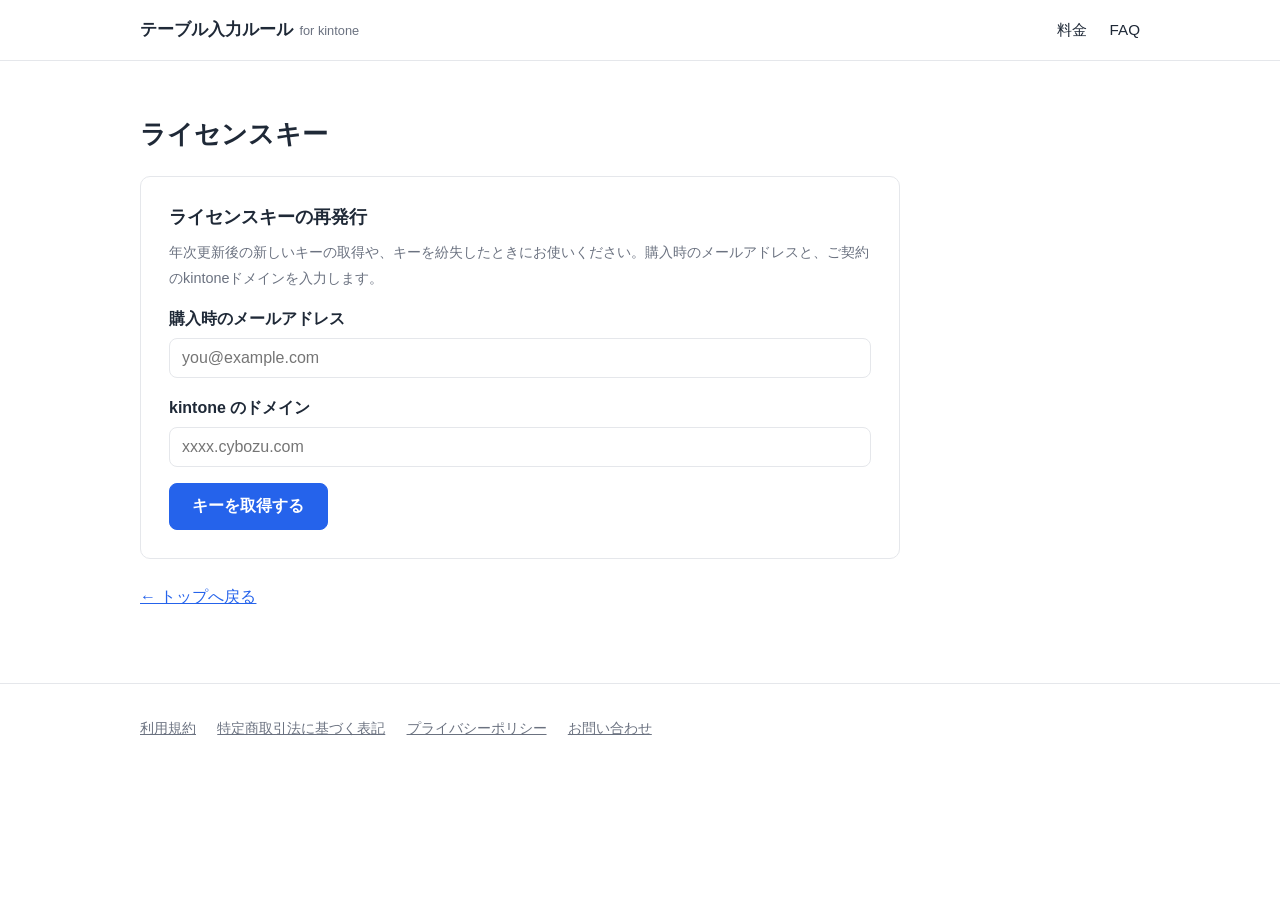
==== license.html @ 671f97a7 "Add files via upload" ====
<!doctype html>
<html lang="ja">
<head>
  <meta charset="utf-8" />
  <meta name="viewport" content="width=device-width, initial-scale=1" />
  <title>ライセンスキー — テーブル入力ルール</title>
  <meta name="robots" content="noindex" />
  <link rel="stylesheet" href="style.css" />
  <script src="site.config.js"></script>
</head>
<body>
  <header class="site-header">
    <div class="wrap">
      <a class="brand" href="index.html">テーブル入力ルール<small>for kintone</small></a>
      <nav class="nav">
        <a href="index.html#pricing">料金</a>
        <a href="index.html#faq">FAQ</a>
      </nav>
    </div>
  </header>

  <section>
    <div class="wrap">
      <h2 id="title">ライセンスキー</h2>

      <!-- 発行結果 -->
      <div class="license-box" id="result" style="display: none">
        <div class="status ok" id="result-status">Proライセンスを発行しました。ありがとうございます。</div>
        <p class="meta">ドメイン: <strong id="result-domain"></strong>　有効期限: <strong id="result-exp"></strong>　発行番号: <span id="result-lic"></span></p>
        <textarea class="license-key" id="result-key" rows="5" readonly></textarea>
        <p style="margin-top: 0.8em">
          <button class="btn btn-primary" type="button" id="copy-btn">キーをコピー</button>
          <span class="meta" id="copy-done"></span>
        </p>
        <h3>設定手順</h3>
        <ol>
          <li>kintone で対象アプリを開き、<strong>アプリの設定 → プラグイン</strong> → 「テーブル入力ルール」の <strong>⚙ 設定</strong> を開く</li>
          <li>「ライセンス」欄にキーを貼り付けて <strong>保存</strong></li>
          <li>アプリの設定画面右上の <strong>アプリを更新</strong> を押す</li>
        </ol>
        <p class="meta">同じドメイン内の他のアプリにも同じキーが使えます。このページのURLは後からもう一度開いてキーを表示できます。キーを紛失した場合は下の再発行フォームをお使いください。</p>
      </div>

      <!-- 読み込み中／エラー -->
      <div class="license-box" id="loading" style="display: none">
        <div class="status warn">決済情報を確認しています…</div>
      </div>
      <div class="license-box" id="error" style="display: none">
        <div class="status err" id="error-msg"></div>
        <p>解決しない場合は <a data-config="contactEmail" href="#">お問い合わせ</a> ください（決済時のメールアドレスとkintoneドメインをお知らせください）。</p>
      </div>

      <!-- 再発行フォーム -->
      <div class="license-box" id="reissue" style="margin-top: 24px">
        <h3>ライセンスキーの再発行</h3>
        <p class="meta">年次更新後の新しいキーの取得や、キーを紛失したときにお使いください。購入時のメールアドレスと、ご契約のkintoneドメインを入力します。</p>
        <form id="reissue-form">
          <div class="form-row">
            <label for="email">購入時のメールアドレス</label>
            <input id="email" type="email" required autocomplete="email" placeholder="you@example.com" />
          </div>
          <div class="form-row">
            <label for="domain">kintone のドメイン</label>
            <input id="domain" type="text" required placeholder="xxxx.cybozu.com" pattern="[A-Za-z0-9\-]+\.(cybozu\.com|kintone\.com|cybozu\.cn)" />
          </div>
          <button class="btn btn-primary" type="submit" id="reissue-btn">キーを取得する</button>
          <div class="status err" id="reissue-error" style="display: none; margin-top: 1em"></div>
        </form>
      </div>

      <p style="margin-top: 24px"><a href="index.html">← トップへ戻る</a></p>
    </div>
  </section>

  <footer class="site-footer">
    <div class="wrap">
      <p>
        <a href="terms.html">利用規約</a>
        <a href="tokushoho.html">特定商取引法に基づく表記</a>
        <a href="privacy.html">プライバシーポリシー</a>
        <a data-config="contactEmail" href="#">お問い合わせ</a>
      </p>
    </div>
  </footer>

  <script>
    (function () {
      var cfg = window.SITE_CONFIG;
      var $ = function (id) { return document.getElementById(id); };
      function show(id, on) { $(id).style.display = on ? '' : 'none'; }

      function render(data) {
        $('result-domain').textContent = data.domain;
        $('result-exp').textContent = data.exp;
        $('result-lic').textContent = data.lic || '';
        $('result-key').value = data.key;
        show('loading', false);
        show('error', false);
        show('result', true);
        $('result').scrollIntoView({ behavior: 'smooth', block: 'start' });
      }
      function fail(message) {
        $('error-msg').textContent = message;
        show('loading', false);
        show('error', true);
      }
      function request(path, options) {
        return fetch(cfg.licenseApi + path, options)
          .then(function (res) {
            return res.json().catch(function () { return {}; }).then(function (body) {
              if (!res.ok) throw new Error(body.error || 'エラーが発生しました（' + res.status + '）');
              return body;
            });
          })
          .catch(function (e) {
            if (e instanceof TypeError) throw new Error('発行サーバーに接続できませんでした。時間をおいてもう一度お試しください。');
            throw e;
          });
      }

      // 決済完了ページから来た場合（?session_id=cs_...）
      var sid = new URLSearchParams(location.search).get('session_id');
      if (sid) {
        $('title').textContent = 'ご購入ありがとうございます';
        show('loading', true);
        request('/issue?session_id=' + encodeURIComponent(sid)).then(render).catch(function (e) { fail(e.message); });
      }

      // 再発行
      $('reissue-form').addEventListener('submit', function (ev) {
        ev.preventDefault();
        var btn = $('reissue-btn');
        btn.disabled = true;
        show('reissue-error', false);
        request('/reissue', {
          method: 'POST',
          headers: { 'Content-Type': 'application/json' },
          body: JSON.stringify({ email: $('email').value, domain: $('domain').value }),
        })
          .then(function (data) {
            $('result-status').textContent = 'ライセンスキーを再発行しました。';
            render(data);
          })
          .catch(function (e) {
            $('reissue-error').textContent = e.message;
            show('reissue-error', true);
          })
          .then(function () { btn.disabled = false; });
      });

      $('copy-btn').addEventListener('click', function () {
        var ta = $('result-key');
        ta.select();
        var done = function () { $('copy-done').textContent = 'コピーしました'; };
        if (navigator.clipboard) navigator.clipboard.writeText(ta.value).then(done, function () { document.execCommand('copy'); done(); });
        else { document.execCommand('copy'); done(); }
      });
    })();
  </script>
</body>
</html>
---- style.css ----
:root {
  --primary: #2563eb;
  --primary-dark: #1d4ed8;
  --text: #1f2937;
  --muted: #6b7280;
  --line: #e5e7eb;
  --bg-soft: #f5f7fb;
  --ok: #16a34a;
  --warn: #b45309;
  --warn-bg: #fff7ed;
  --err: #b91c1c;
  --err-bg: #fef2f2;
  --radius: 10px;
}
* { box-sizing: border-box; }
html { scroll-behavior: smooth; }
body {
  margin: 0;
  font-family: -apple-system, BlinkMacSystemFont, "Helvetica Neue", "Hiragino Sans", "Hiragino Kaku Gothic ProN", "Noto Sans JP", Meiryo, sans-serif;
  color: var(--text);
  line-height: 1.75;
  background: #fff;
}
a { color: var(--primary); }
h1, h2, h3 { line-height: 1.35; margin: 0 0 0.6em; }
h2 { font-size: 1.6rem; }
h3 { font-size: 1.15rem; }
p { margin: 0 0 1em; }
code { background: var(--bg-soft); padding: 0.1em 0.4em; border-radius: 4px; font-size: 0.95em; }

.wrap { max-width: 1040px; margin: 0 auto; padding: 0 20px; }
/* 本文は1行40字程度まで（WCAG 1.4.8 の日本語目安）。見出しの左端は他のセクションと揃える */
.wrap.narrow > p, .wrap.narrow .steps, .wrap.narrow .disclosure, p.narrow { max-width: 640px; }

/* header */
.site-header { border-bottom: 1px solid var(--line); background: #fff; position: sticky; top: 0; z-index: 10; }
.site-header .wrap { display: flex; align-items: center; justify-content: space-between; height: 60px; }
.brand { font-weight: 700; text-decoration: none; color: var(--text); font-size: 1.05rem; }
.brand small { color: var(--muted); font-weight: 400; margin-left: 0.5em; font-size: 0.8rem; }
.nav a { color: var(--text); text-decoration: none; margin-left: 1.2em; font-size: 0.95rem; }
.nav a:hover { color: var(--primary); }
@media (max-width: 640px) { .nav { display: none; } }

/* buttons */
.btn {
  display: inline-block; padding: 0.7em 1.4em; border-radius: 8px; font-weight: 600; text-decoration: none;
  border: 1px solid var(--primary); color: var(--primary); background: #fff; cursor: pointer; font-size: 1rem; line-height: 1.4;
}
.btn:hover { background: var(--bg-soft); }
.btn-primary { background: var(--primary); color: #fff; }
.btn-primary:hover { background: var(--primary-dark); }
.btn-lg { padding: 0.9em 1.8em; font-size: 1.05rem; }
.btn[disabled] { opacity: 0.6; cursor: default; }

/* hero */
.hero { padding: 72px 0 56px; background: linear-gradient(180deg, #f8faff 0%, #fff 100%); }
.hero h1 { font-size: 2.2rem; margin-bottom: 0.5em; }
.hero .lead { font-size: 1.15rem; color: #374151; max-width: 560px; }
.hero .actions { margin-top: 1.6em; display: flex; gap: 12px; flex-wrap: wrap; }
.hero .note { color: var(--muted); font-size: 0.9rem; margin-top: 0.8em; }
.hero-grid { display: grid; grid-template-columns: 1.1fr 1fr; gap: 40px; align-items: center; }
.hero-visual { margin: 0; }
.hero-visual svg { width: 100%; height: auto; display: block; filter: drop-shadow(0 10px 30px rgba(31, 41, 55, 0.12)); }
@media (max-width: 820px) { .hero-grid { grid-template-columns: 1fr; gap: 28px; } }
@media (max-width: 640px) { .hero { padding: 48px 0 36px; } .hero h1 { font-size: 1.6rem; } }

section { padding: 56px 0; }
section h2 { margin-bottom: 0.8em; }
section.soft { background: var(--bg-soft); }
.section-lead { color: var(--muted); max-width: 720px; }

/* cards */
.cards { display: grid; grid-template-columns: repeat(auto-fit, minmax(260px, 1fr)); gap: 20px; margin-top: 24px; }
.card { background: #fff; border: 1px solid var(--line); border-radius: var(--radius); padding: 22px 24px; }
.card h3 { margin-bottom: 0.4em; }
.card p { margin: 0; color: #374151; font-size: 0.95rem; }
.tag { display: inline-block; font-size: 0.7rem; font-weight: 700; color: var(--primary); border: 1px solid var(--primary); border-radius: 999px; padding: 0 0.5em; vertical-align: middle; margin-left: 0.3em; }

/* steps */
.steps { counter-reset: step; list-style: none; padding: 0; margin: 24px 0 0; display: grid; gap: 16px; }
.steps li { position: relative; padding-left: 56px; }
.steps li::before {
  counter-increment: step; content: counter(step);
  position: absolute; left: 0; top: 0; width: 40px; height: 40px; border-radius: 50%;
  background: var(--primary); color: #fff; font-weight: 700; display: flex; align-items: center; justify-content: center;
}
.steps h3 { margin-bottom: 0.2em; }

/* pricing */
.plans { display: grid; grid-template-columns: repeat(auto-fit, minmax(280px, 1fr)); gap: 20px; margin-top: 24px; max-width: 760px; align-items: stretch; }
.plan { background: #fff; border: 1px solid var(--line); border-radius: var(--radius); padding: 28px; display: flex; flex-direction: column; }
.plan.featured { border-color: var(--primary); box-shadow: 0 6px 24px rgba(37, 99, 235, 0.12); }
.plan .name { font-size: 1.1rem; font-weight: 700; }
.plan .price { font-size: 2rem; font-weight: 700; margin: 0.2em 0; }
.plan .price small { font-size: 0.95rem; font-weight: 400; color: var(--muted); }
.plan ul { padding-left: 1.2em; margin: 0.8em 0 1em; flex: 1; }
.plan li { margin-bottom: 0.3em; }
.plan .btn { text-align: center; }
.plan .fine { color: var(--muted); font-size: 0.85rem; margin: 0 0 1em; }

/* lists */
.limits { padding-left: 1.2em; }
.limits li { margin-bottom: 0.4em; }
.faq dt { font-weight: 700; margin-top: 1.2em; }
.faq dd { margin: 0.3em 0 0; color: #374151; }

/* compare table */
table.compare { border-collapse: collapse; width: 100%; max-width: 760px; margin-top: 28px; background: #fff; font-size: 0.95rem; }
table.compare th:not(:first-child), table.compare td:not(:first-child) { text-align: center; width: 120px; }
table.compare th, table.compare td { border: 1px solid var(--line); padding: 10px 14px; text-align: left; }
table.compare th { background: var(--bg-soft); }

/* disclosure */
.disclosure { border-top: 1px solid var(--line); }
.disclosure:last-of-type { border-bottom: 1px solid var(--line); }
.disclosure summary { cursor: pointer; padding: 14px 0; font-weight: 600; list-style: none; position: relative; padding-right: 28px; }
.disclosure summary::-webkit-details-marker { display: none; }
.disclosure summary::after { content: "+"; position: absolute; right: 4px; top: 12px; color: var(--muted); font-weight: 400; }
.disclosure[open] summary::after { content: "−"; }
.disclosure p, .disclosure ul { margin: 0 0 16px; color: #374151; }
.disclosure ul { padding-left: 1.2em; }
.disclosure li { margin-bottom: 0.4em; }

/* footer */
.site-footer { border-top: 1px solid var(--line); padding: 32px 0; color: var(--muted); font-size: 0.9rem; }
.site-footer a { color: var(--muted); margin-right: 1.2em; }

/* license page */
.license-box { background: #fff; border: 1px solid var(--line); border-radius: var(--radius); padding: 28px; max-width: 760px; }
.license-key { width: 100%; font-family: ui-monospace, SFMono-Regular, Menlo, Consolas, monospace; font-size: 0.9rem; padding: 12px; border: 1px solid var(--line); border-radius: 8px; resize: vertical; }
.status { padding: 12px 16px; border-radius: 8px; margin-bottom: 1em; }
.status.ok { background: #f0fdf4; color: var(--ok); }
.status.warn { background: var(--warn-bg); color: var(--warn); }
.status.err { background: var(--err-bg); color: var(--err); }
.form-row { margin-bottom: 1em; }
.form-row label { display: block; font-weight: 600; margin-bottom: 0.3em; }
.form-row input { width: 100%; padding: 10px 12px; border: 1px solid var(--line); border-radius: 8px; font-size: 1rem; }
.meta { color: var(--muted); font-size: 0.9rem; }

/* legal pages */
.legal { max-width: 760px; }
.legal h2 { font-size: 1.2rem; margin-top: 2em; }
.legal table { border-collapse: collapse; width: 100%; }
.legal th, .legal td { border: 1px solid var(--line); padding: 10px 14px; text-align: left; vertical-align: top; }
.legal th { background: var(--bg-soft); width: 32%; font-weight: 600; }
.legal ol, .legal ul { padding-left: 1.4em; }
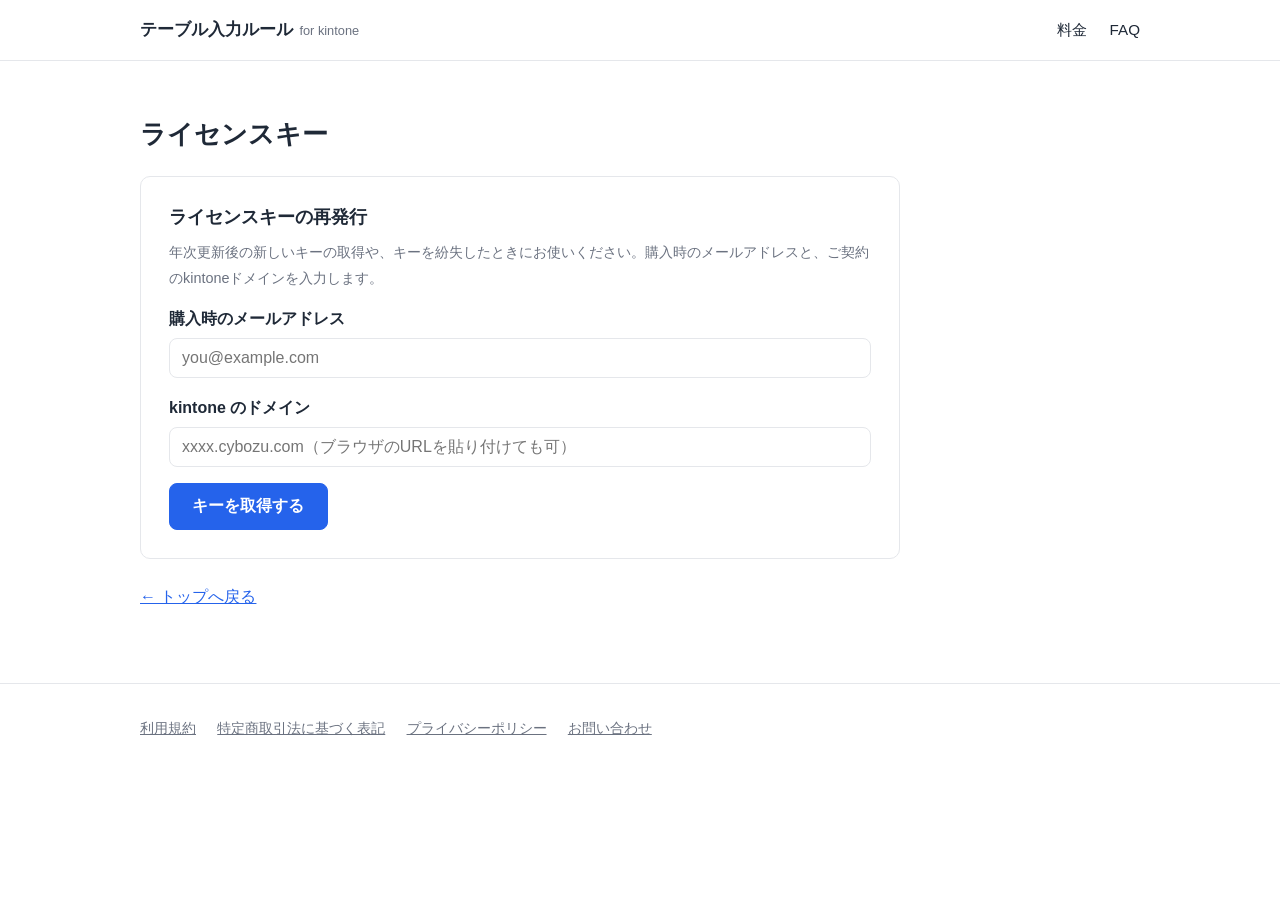
==== commit 968686b4: "ドメイン修正フォームを追加、入力ゆれに対応" ====
--- a/license.html
+++ b/license.html
@@ -38,7 +38,7 @@
           <li>「ライセンス」欄にキーを貼り付けて <strong>保存</strong></li>
           <li>アプリの設定画面右上の <strong>アプリを更新</strong> を押す</li>
         </ol>
-        <p class="meta">同じドメイン内の他のアプリにも同じキーが使えます。このページのURLは後からもう一度開いてキーを表示できます。キーを紛失した場合は下の再発行フォームをお使いください。</p>
+        <p class="meta">同じドメイン内の他のアプリにも同じキーが使えます。このページのURLは後からもう一度開いてキーを表示できるので、ブックマークしておくと便利です。キーを紛失した場合は下の再発行フォームをお使いください。</p>
       </div>
 
       <!-- 読み込み中／エラー -->
@@ -48,6 +48,20 @@
       <div class="license-box" id="error" style="display: none">
         <div class="status err" id="error-msg"></div>
         <p>解決しない場合は <a data-config="contactEmail" href="#">お問い合わせ</a> ください（決済時のメールアドレスとkintoneドメインをお知らせください）。</p>
+      </div>
+
+      <!-- ドメイン修正（購入完了ページのみ） -->
+      <div class="license-box" id="fix" style="display: none; margin-top: 24px">
+        <h3>ドメインを修正する</h3>
+        <p class="meta" id="fix-desc">購入時に入力したkintoneのドメインが間違っていた場合は、ここで正しいドメインを入力すると、そのドメイン用のキーを発行し直します。修正できるのは<strong>購入から7日以内・1回限り・打ち間違いの範囲</strong>（元のドメインと1〜2文字の違い）です（<span id="fix-until"></span>まで）。別の環境への変更はお問い合わせください。</p>
+        <form id="fix-form">
+          <div class="form-row">
+            <label for="fix-domain">正しい kintone のドメイン</label>
+            <input id="fix-domain" type="text" required placeholder="xxxx.cybozu.com（ブラウザのURLを貼り付けても可）" />
+          </div>
+          <button class="btn" type="submit" id="fix-btn">このドメインでキーを発行し直す</button>
+          <div class="status err" id="fix-error" style="display: none; margin-top: 1em"></div>
+        </form>
       </div>
 
       <!-- 再発行フォーム -->
@@ -61,7 +75,7 @@
           </div>
           <div class="form-row">
             <label for="domain">kintone のドメイン</label>
-            <input id="domain" type="text" required placeholder="xxxx.cybozu.com" pattern="[A-Za-z0-9\-]+\.(cybozu\.com|kintone\.com|cybozu\.cn)" />
+            <input id="domain" type="text" required placeholder="xxxx.cybozu.com（ブラウザのURLを貼り付けても可）" />
           </div>
           <button class="btn btn-primary" type="submit" id="reissue-btn">キーを取得する</button>
           <div class="status err" id="reissue-error" style="display: none; margin-top: 1em"></div>
@@ -89,6 +103,8 @@
       var $ = function (id) { return document.getElementById(id); };
       function show(id, on) { $(id).style.display = on ? '' : 'none'; }
 
+      var sid = new URLSearchParams(location.search).get('session_id');
+
       function render(data) {
         $('result-domain').textContent = data.domain;
         $('result-exp').textContent = data.exp;
@@ -97,12 +113,23 @@
         show('loading', false);
         show('error', false);
         show('result', true);
+        renderFix(data.fix);
         $('result').scrollIntoView({ behavior: 'smooth', block: 'start' });
       }
-      function fail(message) {
+      function fail(message, fixable) {
         $('error-msg').textContent = message;
         show('loading', false);
         show('error', true);
+        if (fixable) renderFix({ allowed: true, until: '' });
+      }
+      // ドメイン修正欄：購入完了ページ（session_id あり）で、修正できる状態のときだけ出す
+      function renderFix(fix) {
+        if (!sid || !fix || !fix.allowed) {
+          show('fix', false);
+          return;
+        }
+        $('fix-until').textContent = fix.until || '購入から7日以内';
+        show('fix', true);
       }
       function request(path, options) {
         return fetch(cfg.licenseApi + path, options)
@@ -119,12 +146,36 @@
       }
 
       // 決済完了ページから来た場合（?session_id=cs_...）
-      var sid = new URLSearchParams(location.search).get('session_id');
       if (sid) {
         $('title').textContent = 'ご購入ありがとうございます';
         show('loading', true);
-        request('/issue?session_id=' + encodeURIComponent(sid)).then(render).catch(function (e) { fail(e.message); });
-      }
+        request('/issue?session_id=' + encodeURIComponent(sid))
+          .then(render)
+          .catch(function (e) { fail(e.message, /ドメインが読み取れません/.test(e.message)); });
+      }
+
+      // ドメイン修正
+      $('fix-form').addEventListener('submit', function (ev) {
+        ev.preventDefault();
+        if (!window.confirm('ドメインの修正は1回限りです。「' + $('fix-domain').value.trim() + '」で発行し直しますか？')) return;
+        var btn = $('fix-btn');
+        btn.disabled = true;
+        show('fix-error', false);
+        request('/fix-domain', {
+          method: 'POST',
+          headers: { 'Content-Type': 'application/json' },
+          body: JSON.stringify({ session_id: sid, domain: $('fix-domain').value }),
+        })
+          .then(function (data) {
+            $('result-status').textContent = 'ドメインを修正し、ライセンスキーを発行し直しました。';
+            render(data);
+          })
+          .catch(function (e) {
+            $('fix-error').textContent = e.message;
+            show('fix-error', true);
+          })
+          .then(function () { btn.disabled = false; });
+      });
 
       // 再発行
       $('reissue-form').addEventListener('submit', function (ev) {
